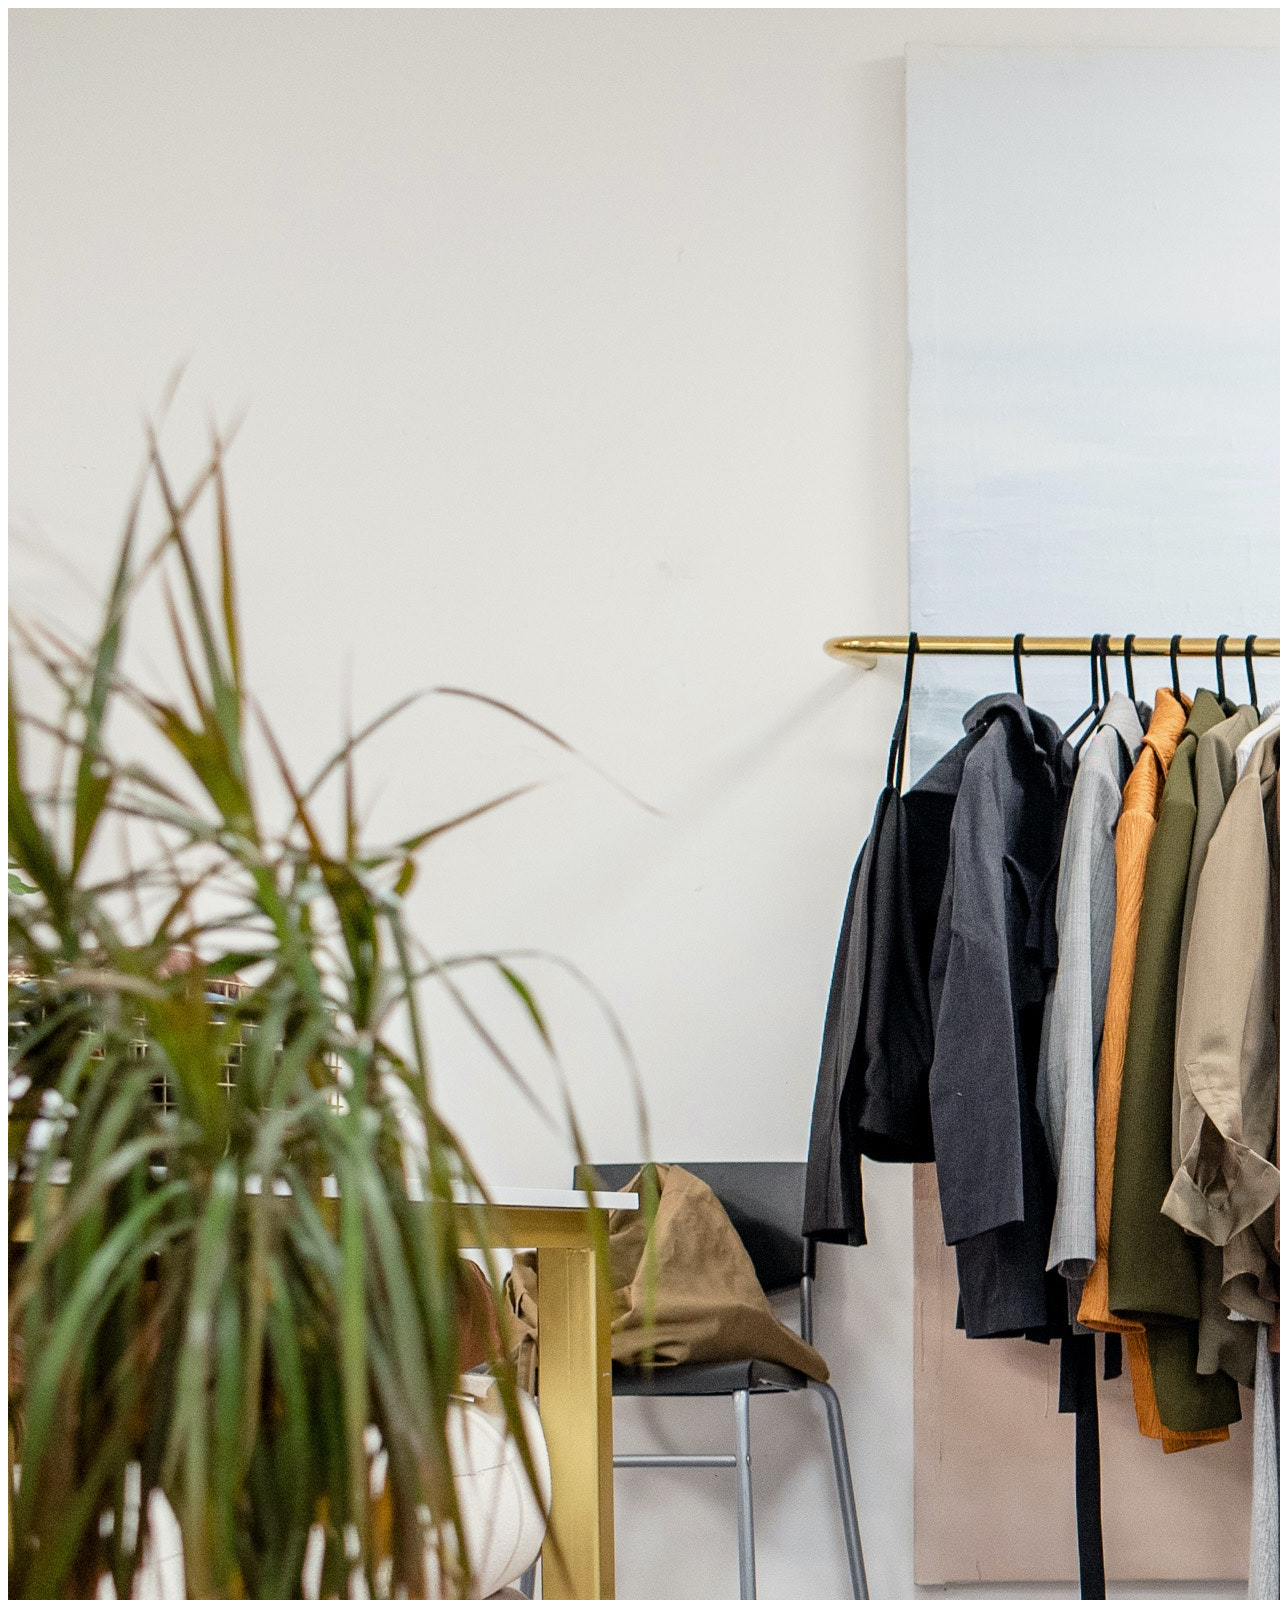
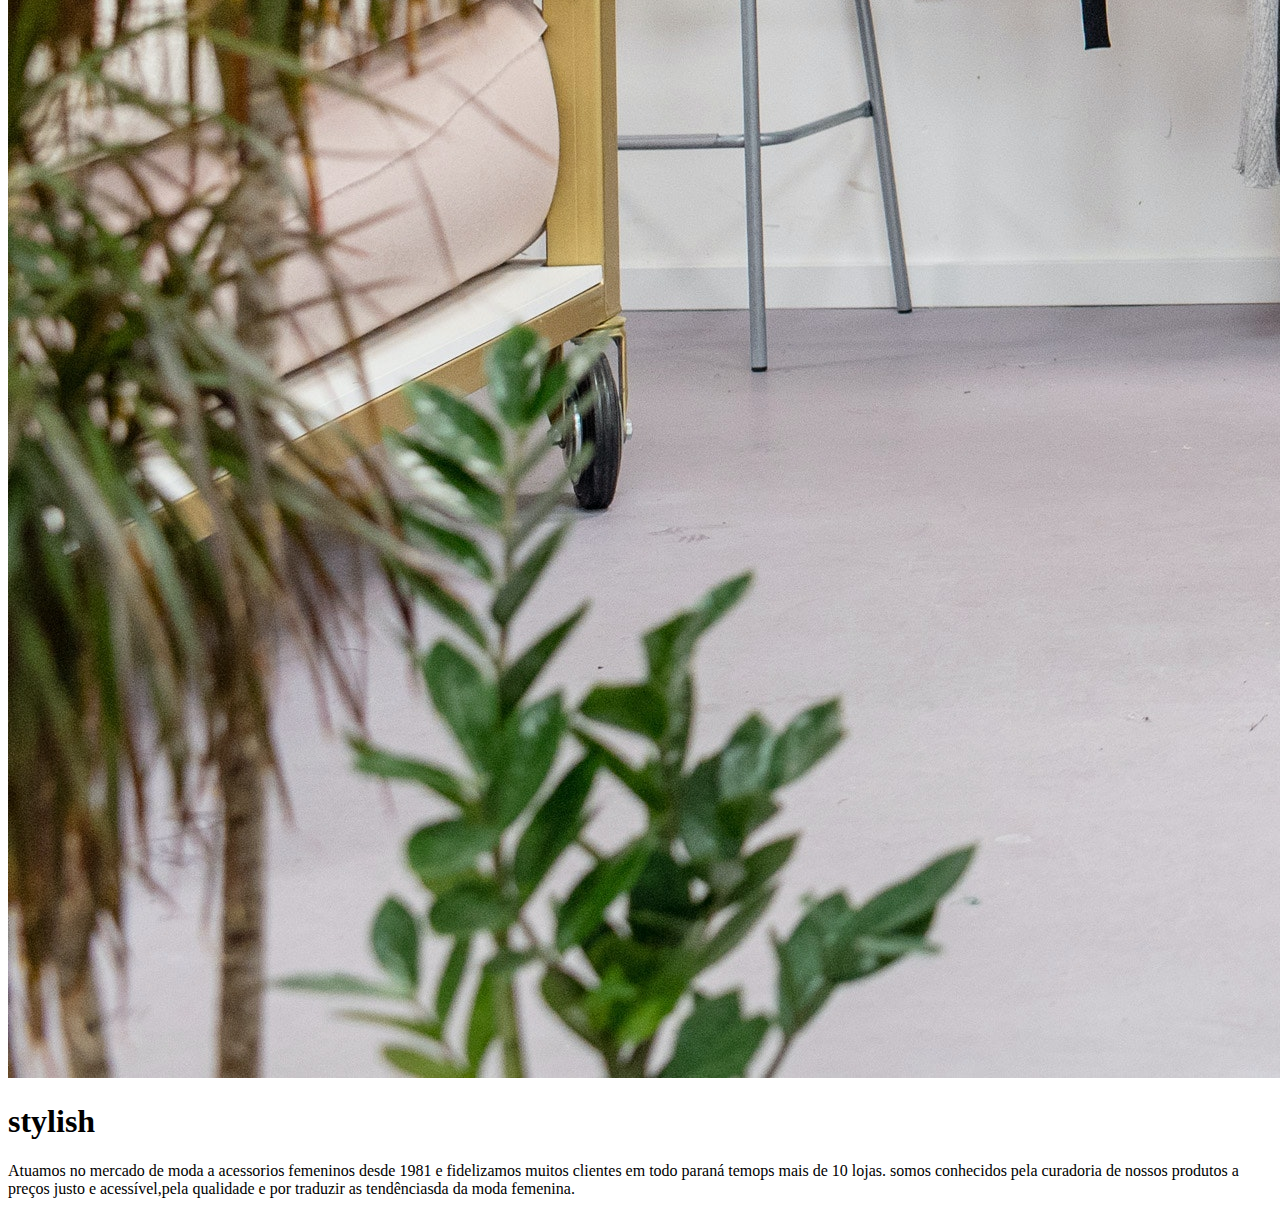
==== 1B-tancredo-HTMLeCSS-main/index.html @ 9f36f275 "Add files via upload" ====
<!DOCTYPE html>
<html lang="pt-br">
<head>
    <meta charset="UTF-8">
    <meta http-equiv="X-UA-Compatible" content="IE=edge">
    <meta name="viewport" content="width=device-width, initial-scale=1.0">
    <title>Document</title>
</head>
<body>
    <header>
        <div>
            <img src="img/logo.jpg" alt="foto da logo de lojas de roupas">
        </div>
    </header>
        <main>
            <h1>stylish</h1>
<p>Atuamos no mercado de moda a acessorios femeninos desde 1981 e fidelizamos muitos clientes em todo paraná temops mais de 10 lojas.
    somos conhecidos pela curadoria de nossos produtos a preços justo e acessível,pela qualidade e por traduzir as tendênciasda da moda femenina.

</p>
        </main>
        <footer></footer>
    
    
</html>
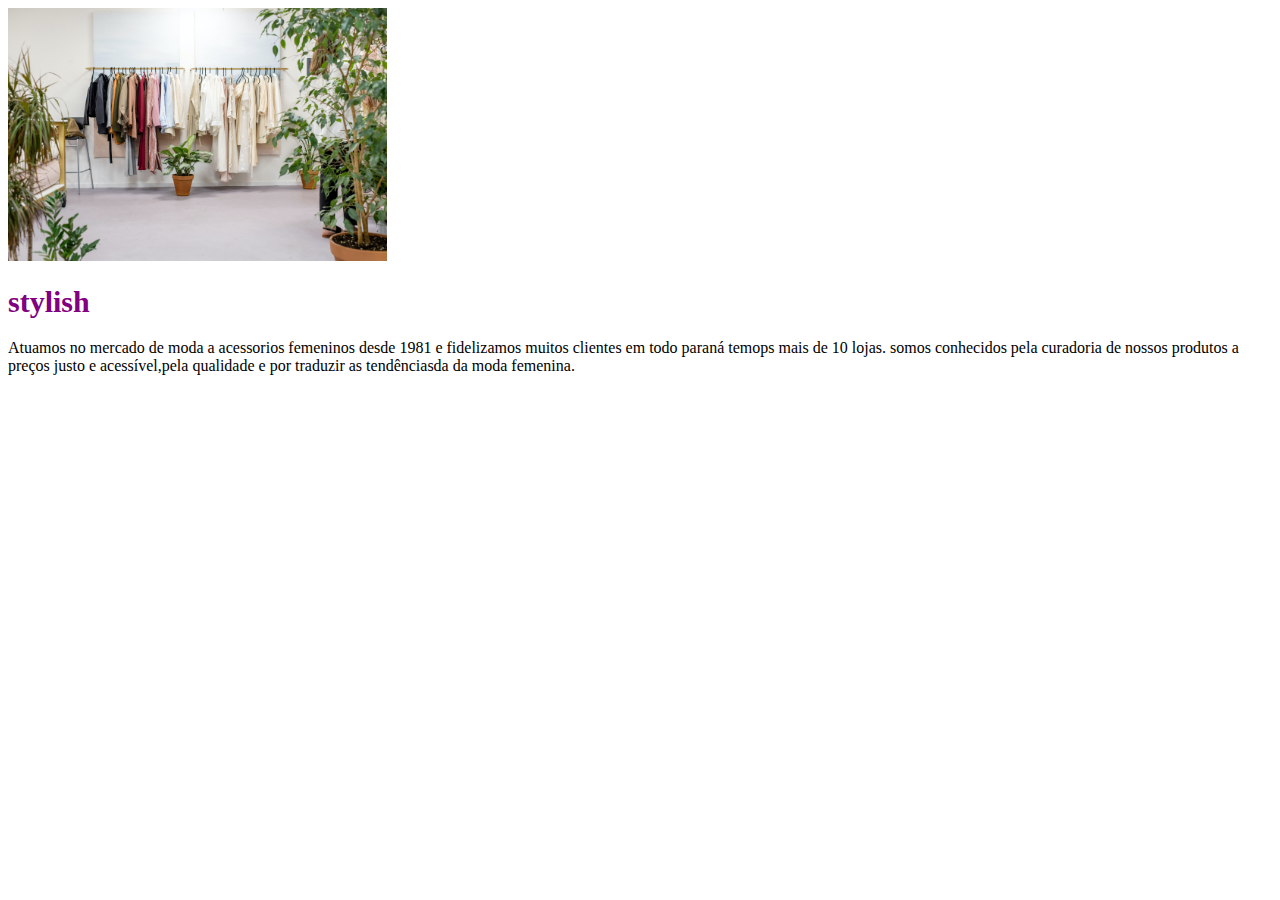
==== commit 119935ee: "Add files via upload" ====
--- a/1B-tancredo-HTMLeCSS-main/index.html
+++ b/1B-tancredo-HTMLeCSS-main/index.html
@@ -4,12 +4,13 @@
     <meta charset="UTF-8">
     <meta http-equiv="X-UA-Compatible" content="IE=edge">
     <meta name="viewport" content="width=device-width, initial-scale=1.0">
-    <title>Document</title>
+    <title>stylish</title>
+    <link rel="stylesheet" href="style.css">
 </head>
 <body>
     <header>
         <div>
-            <img src="img/logo.jpg" alt="foto da logo de lojas de roupas">
+            <img class="logo" src="img/logo.jpg" alt="foto da logo de lojas de roupas">
         </div>
     </header>
         <main>
--- a/1B-tancredo-HTMLeCSS-main/style.css
+++ b/1B-tancredo-HTMLeCSS-main/style.css
@@ -0,0 +1,7 @@
+h1{
+    font-size: 30px;
+    color: purple;
+}
+.logo{
+    width: 30%;
+}